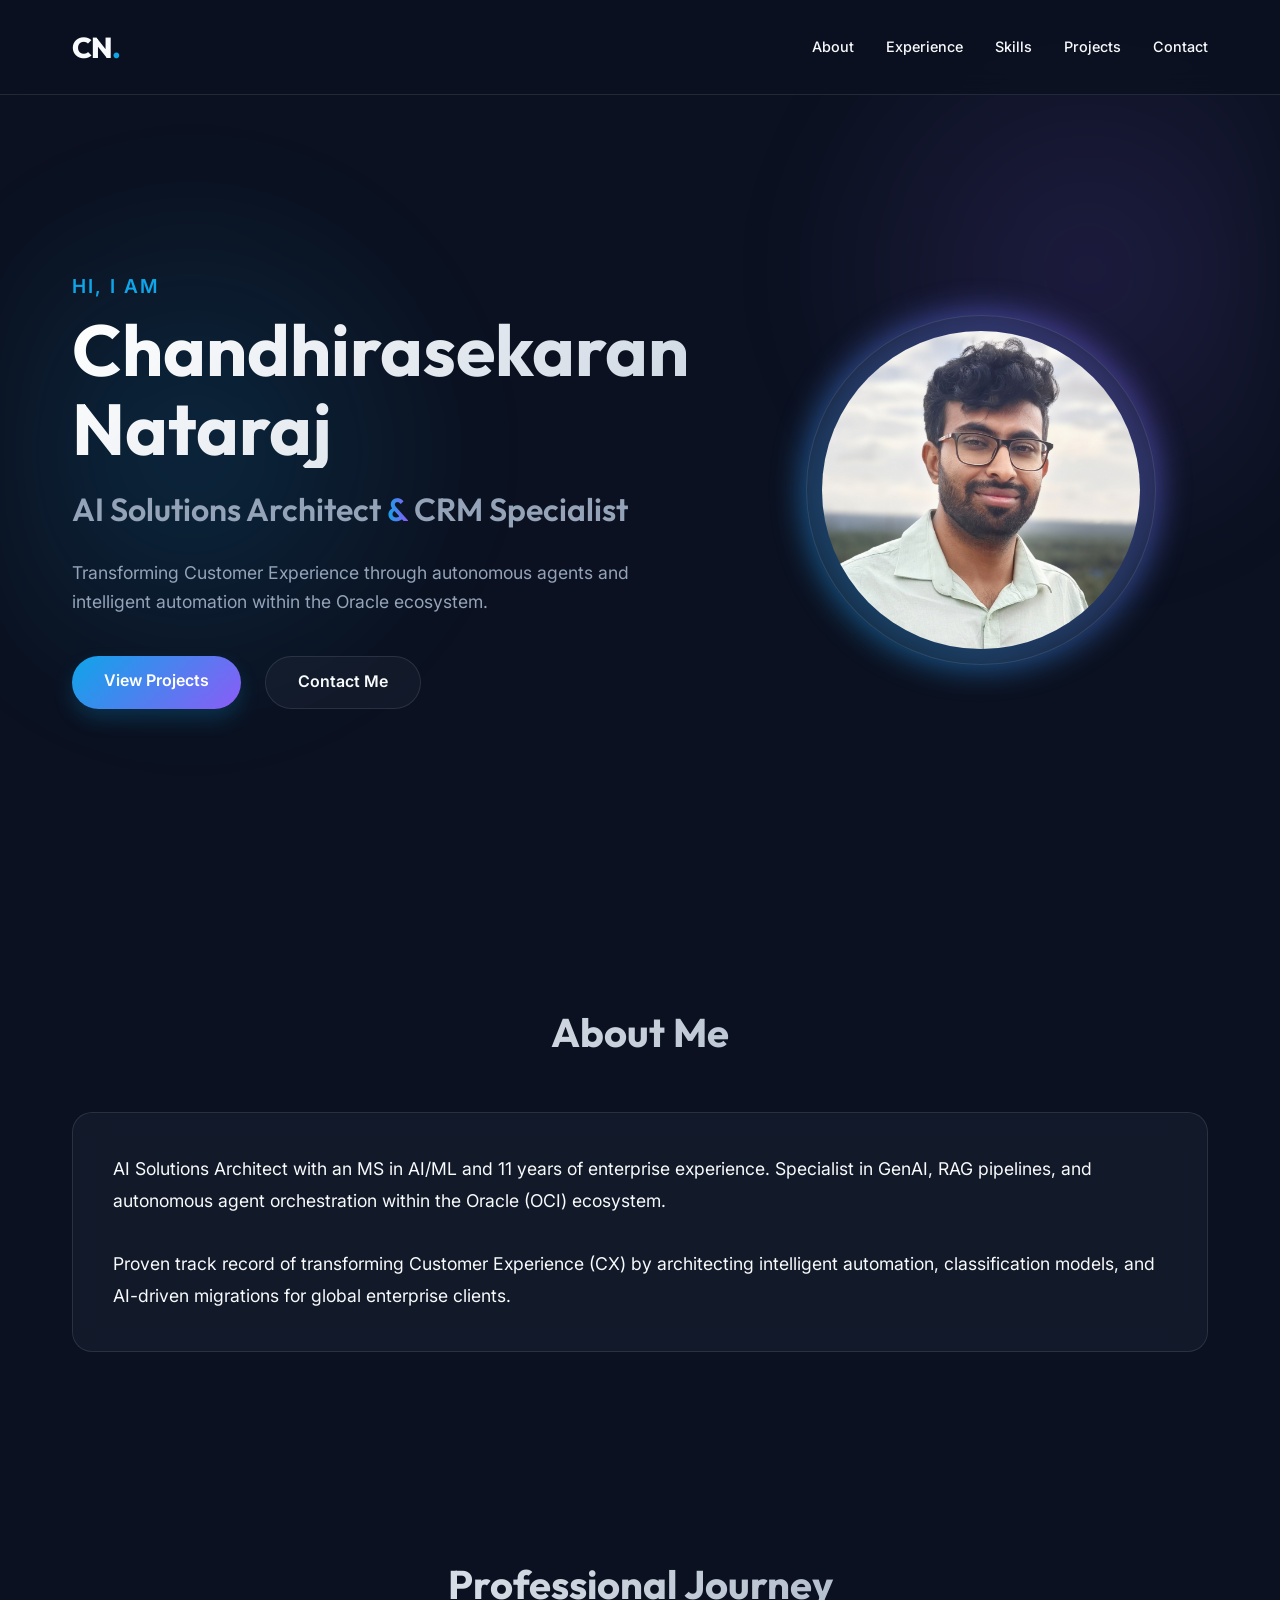
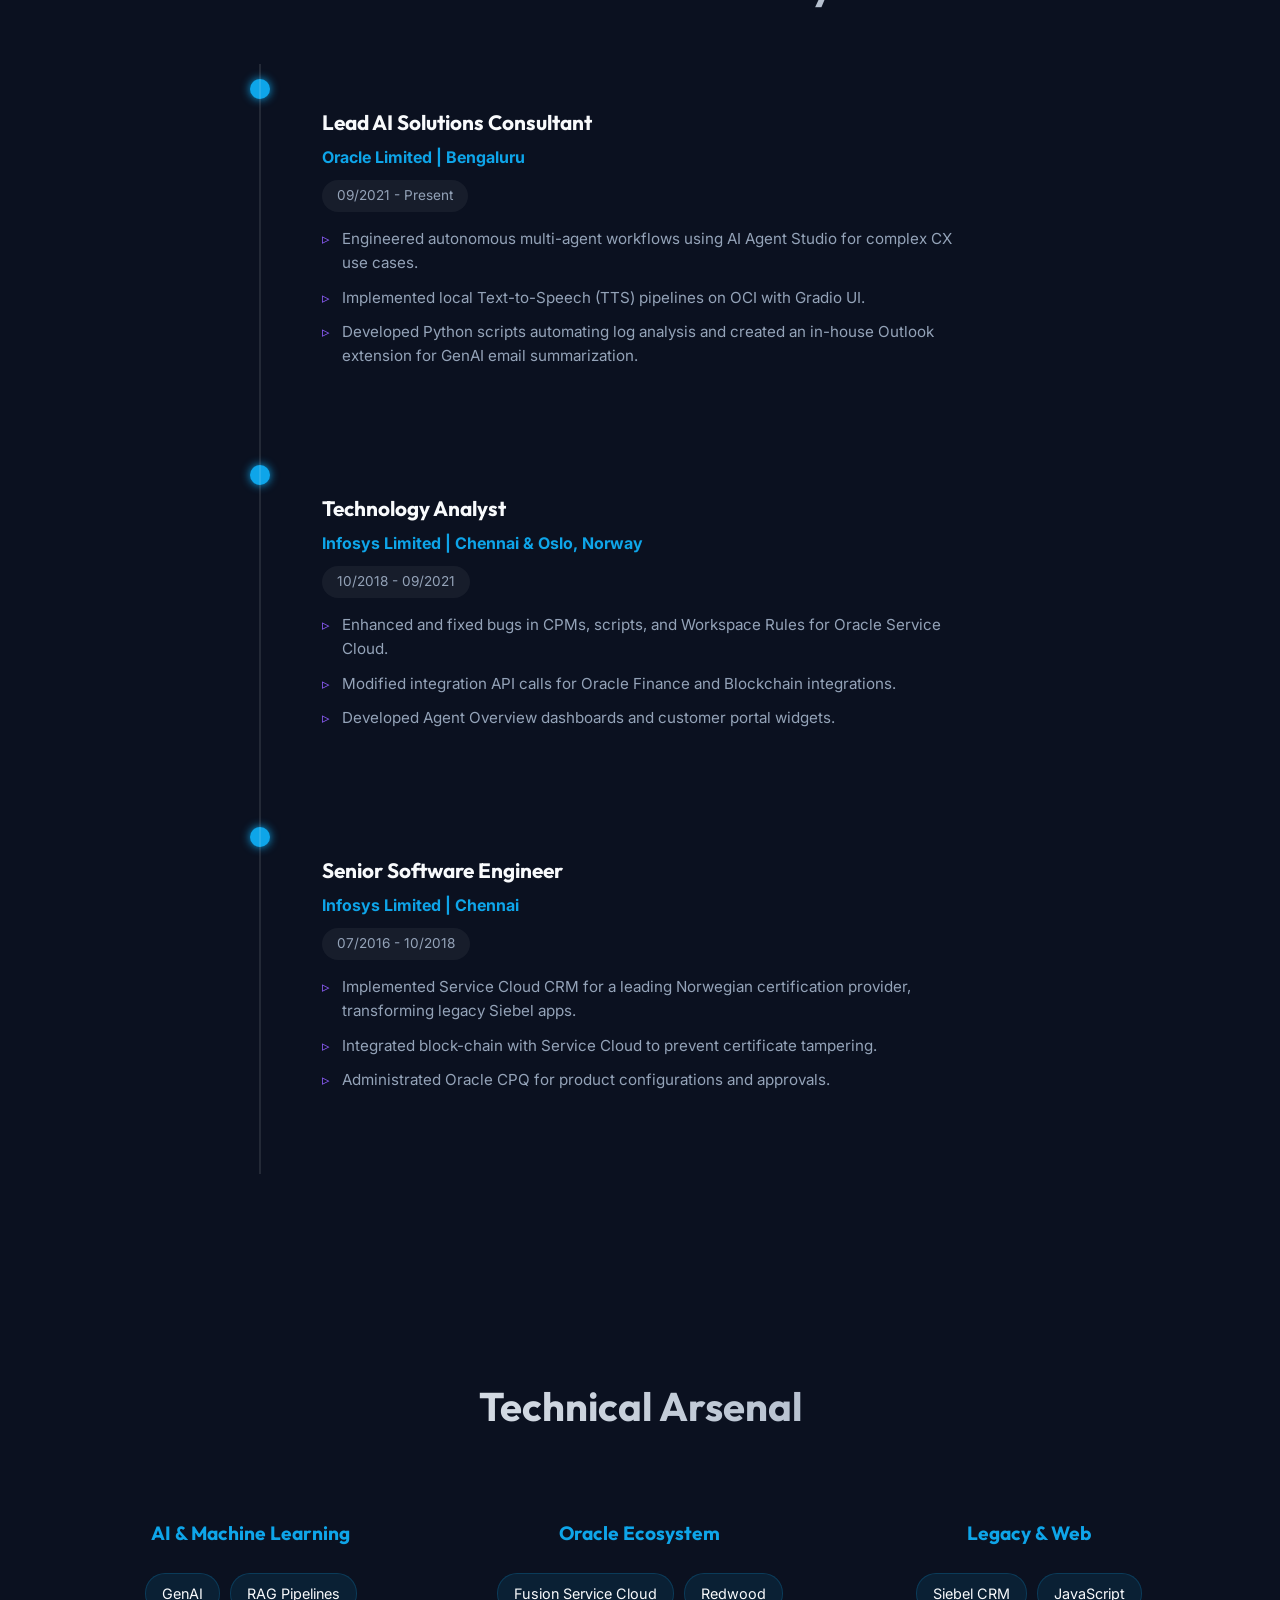
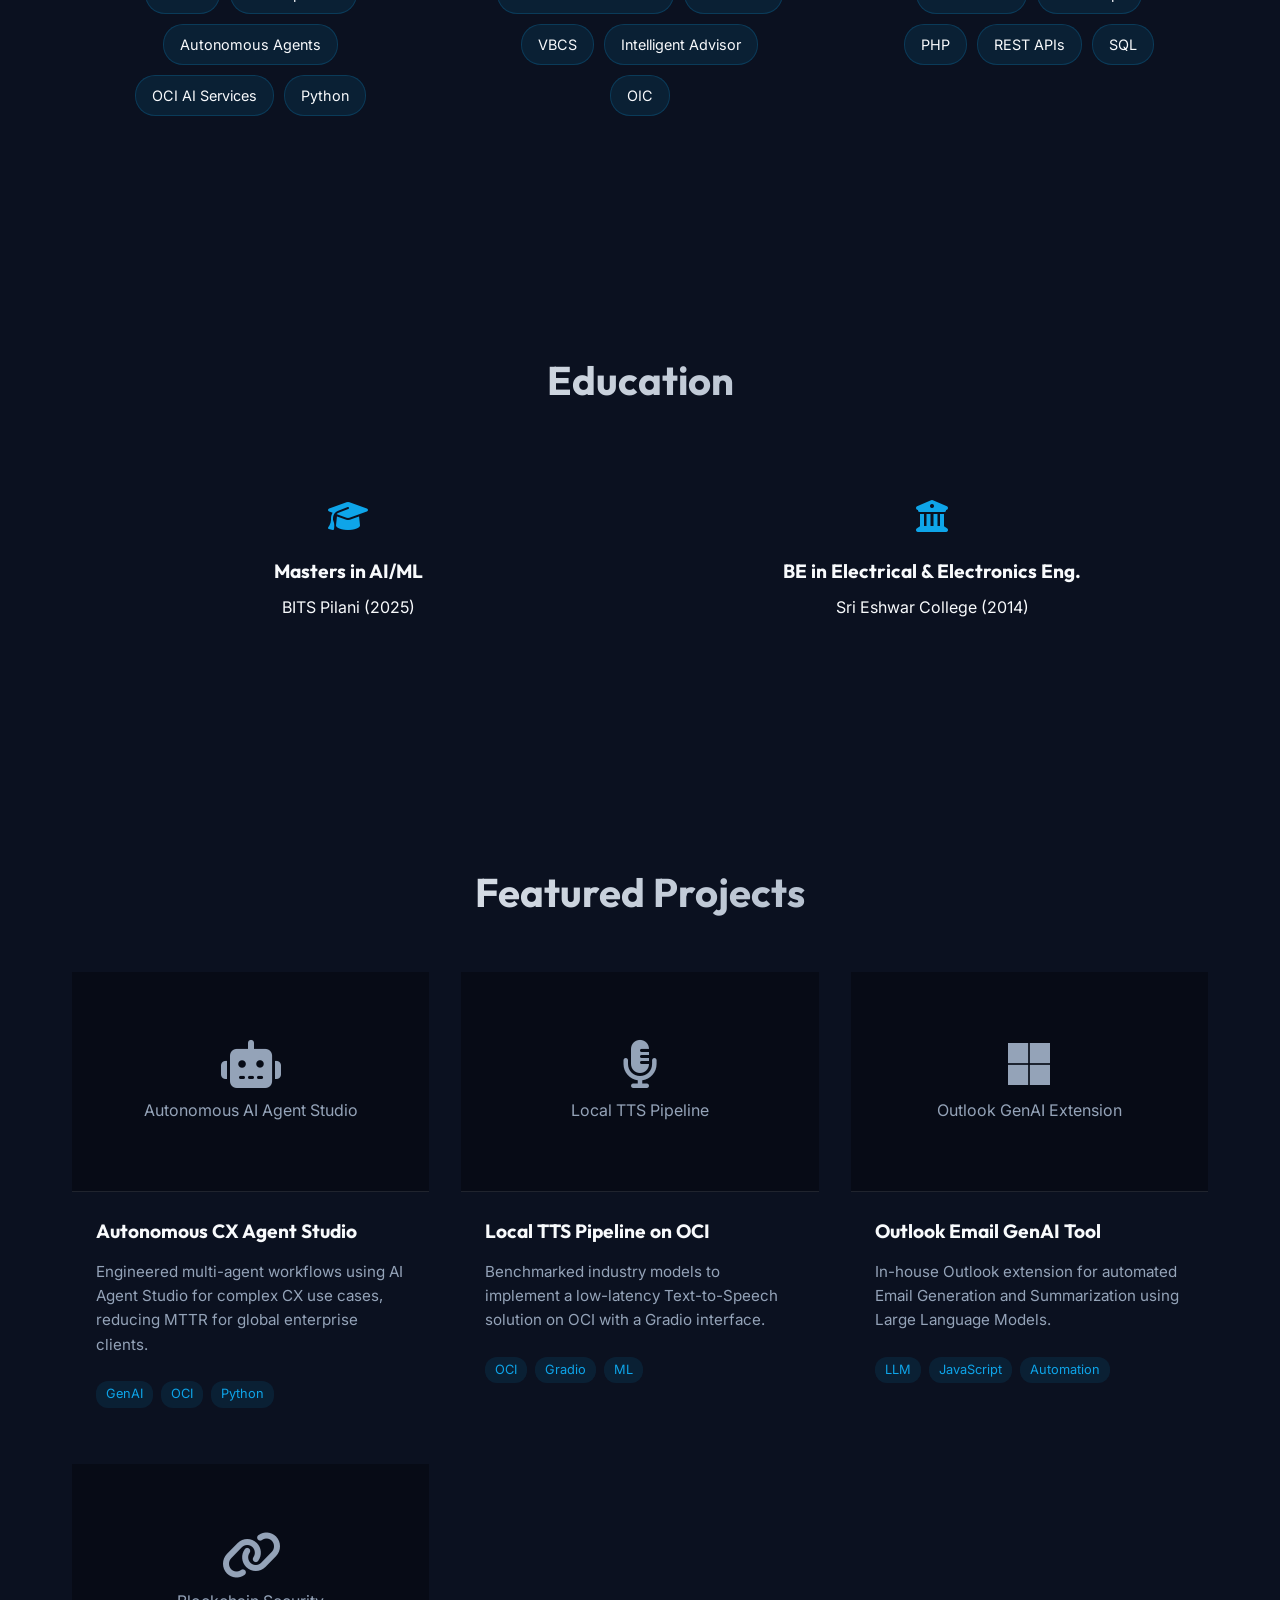
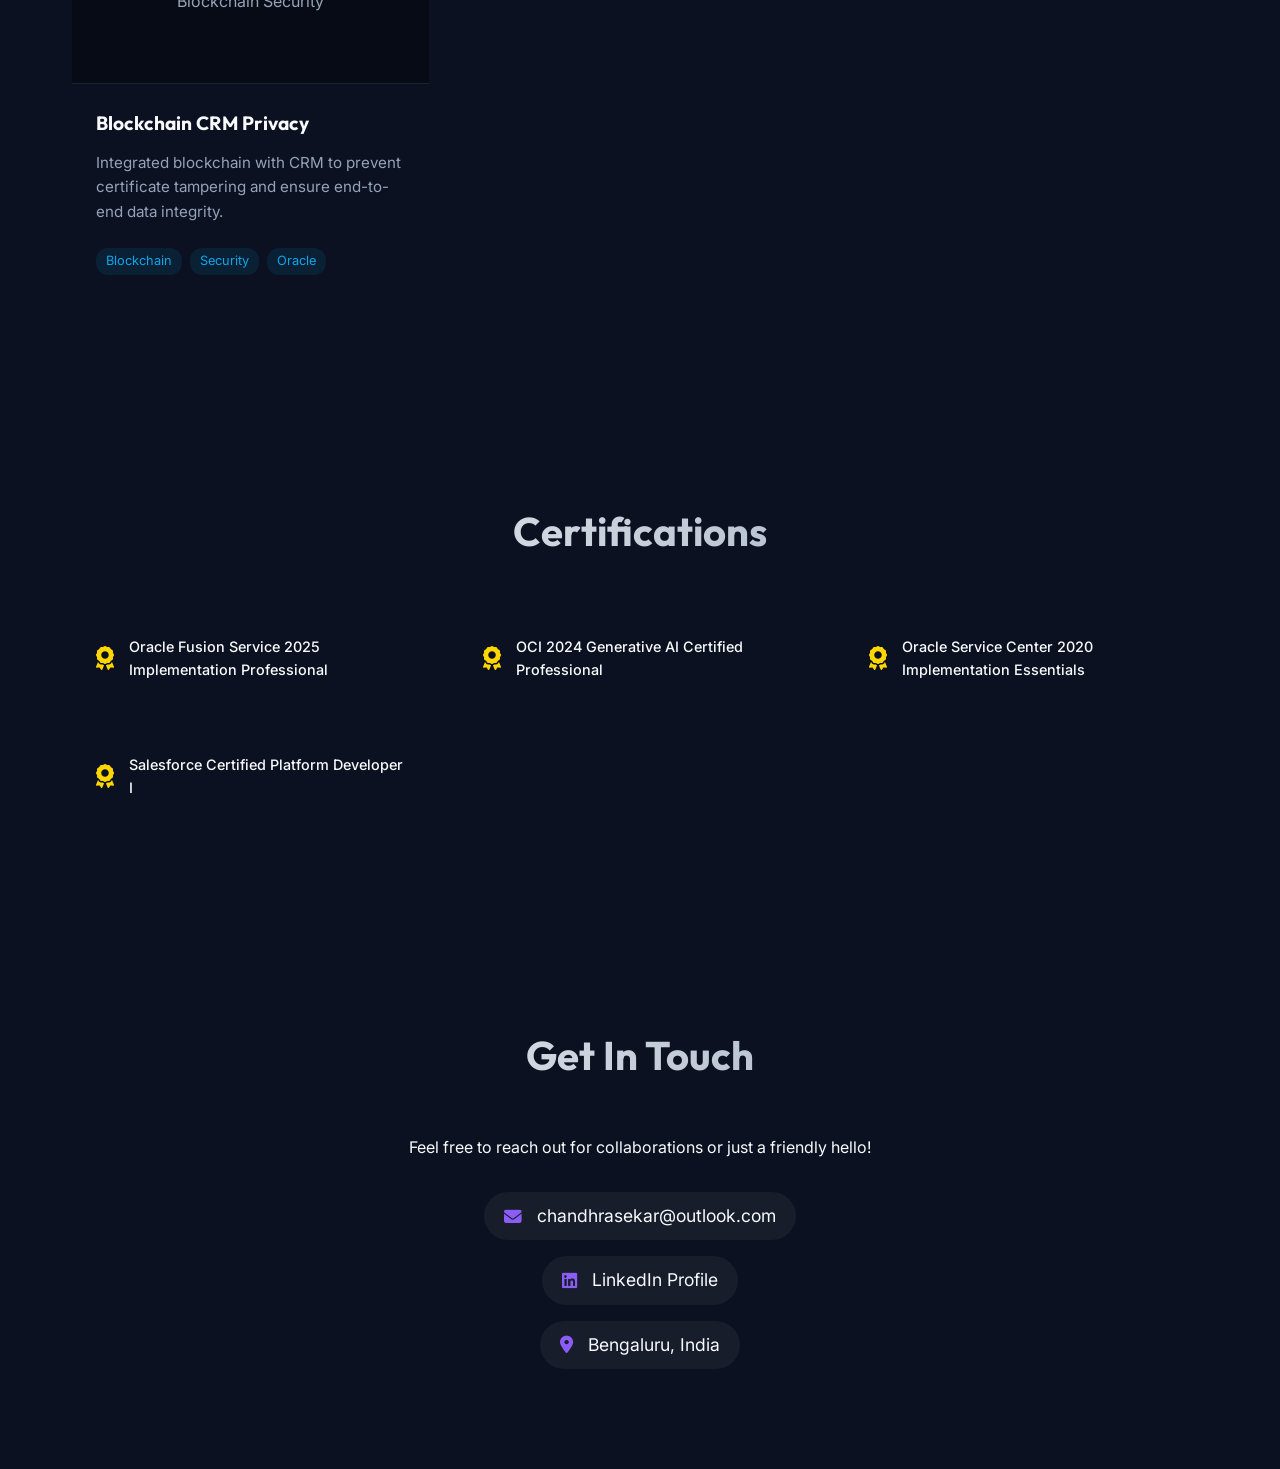
==== index.html @ bec5d8f4 "Rename home.html to index.html to fix 404" ====
<!DOCTYPE html>
<html lang="en">
<head>
    <meta charset="UTF-8">
    <meta name="viewport" content="width=device-width, initial-scale=1.0">
    <title>Chandhirasekaran Nataraj - AI Solutions Architect</title>
    <meta name="description" content="Portfolio of Chandhirasekaran Nataraj, AI Solutions Architect specializing in GenAI and OCI.">
    <link rel="stylesheet" href="style.css">
    <link href="https://fonts.googleapis.com/css2?family=Inter:wght@300;400;500;600&family=Outfit:wght@400;600;800&display=swap" rel="stylesheet">
    <link rel="stylesheet" href="https://cdnjs.cloudflare.com/ajax/libs/font-awesome/6.4.0/css/all.min.css">
    <link rel="icon" type="image/png" href="assets/favicon.png">
</head>
<body>
    <div class="bg-animated"></div>

    <nav class="navbar">
        <div class="nav-content">
            <div class="logo">CN<span>.</span></div>
            <ul class="nav-links">
                <li><a href="#about">About</a></li>
                <li><a href="#experience">Experience</a></li>
                <li><a href="#skills">Skills</a></li>
                <li><a href="#projects">Projects</a></li>
                <li><a href="#contact">Contact</a></li>
            </ul>
        </div>
    </nav>

    <main>
        <!-- Hero Section -->
        <section id="hero" class="hero">
            <div class="hero-content reveal">
                <p class="greeting">Hi, I am</p>
                <h1 class="name">Chandhirasekaran Nataraj</h1>
                <h2 class="title">AI Solutions Architect <span class="accent-text">&</span> CRM Specialist </h2>
                <p class="summary">Transforming Customer Experience through autonomous agents and intelligent automation within the Oracle ecosystem.</p>
                <div class="cta-group">
                    <a href="#projects" class="btn btn-primary">View Projects</a>
                    <a href="#contact" class="btn btn-secondary">Contact Me</a>
                </div>
            </div>
            <div class="hero-image-container reveal-delay">
                <div class="photo-wrapper">
                   <img src="./assets/chandhru_photo.png" alt="Chadhru Photo" class="profile-photo">
                   <div class="glow-effect"></div>
                </div>
            </div>
        </section>

        <!-- About Section -->
        <section id="about" class="about section">
            <h2 class="section-title reveal">About Me</h2>
            <div class="about-card glass reveal">
                <p>AI Solutions Architect with an MS in AI/ML and 11 years of enterprise experience. Specialist in GenAI, RAG pipelines, and autonomous agent orchestration within the Oracle (OCI) ecosystem.</p>
                <br>
                <p>Proven track record of transforming Customer Experience (CX) by architecting intelligent automation, classification models, and AI-driven migrations for global enterprise clients.</p>
            </div>
        </section>

        <!-- Experience Section -->
        <section id="experience" class="experience section">
            <h2 class="section-title reveal">Professional Journey</h2>
            <div class="timeline">
                <div class="timeline-item reveal">
                    <div class="timeline-dot"></div>
                    <div class="timeline-content glass">
                        <h3>Lead AI Solutions Consultant</h3>
                        <h4>Oracle Limited | Bengaluru</h4>
                        <span class="date">09/2021 - Present</span>
                        <ul>
                            <li>Engineered autonomous multi-agent workflows using AI Agent Studio for complex CX use cases.</li>
                            <li>Implemented local Text-to-Speech (TTS) pipelines on OCI with Gradio UI.</li>
                            <li>Developed Python scripts automating log analysis and created an in-house Outlook extension for GenAI email summarization.</li>
                        </ul>
                    </div>
                </div>

                <div class="timeline-item reveal">
                    <div class="timeline-dot"></div>
                    <div class="timeline-content glass">
                        <h3>Technology Analyst</h3>
                        <h4>Infosys Limited | Chennai & Oslo, Norway</h4>
                        <span class="date">10/2018 - 09/2021</span>
                        <ul>
                            <li>Enhanced and fixed bugs in CPMs, scripts, and Workspace Rules for Oracle Service Cloud.</li>
                            <li>Modified integration API calls for Oracle Finance and Blockchain integrations.</li>
                            <li>Developed Agent Overview dashboards and customer portal widgets.</li>
                        </ul>
                    </div>
                </div>

                <div class="timeline-item reveal">
                    <div class="timeline-dot"></div>
                    <div class="timeline-content glass">
                        <h3>Senior Software Engineer</h3>
                        <h4>Infosys Limited | Chennai</h4>
                        <span class="date">07/2016 - 10/2018</span>
                        <ul>
                            <li>Implemented Service Cloud CRM for a leading Norwegian certification provider, transforming legacy Siebel apps.</li>
                            <li>Integrated block-chain with Service Cloud to prevent certificate tampering.</li>
                            <li>Administrated Oracle CPQ for product configurations and approvals.</li>
                        </ul>
                    </div>
                </div>
            </div>
        </section>

        <!-- Skills Section -->
        <section id="skills" class="skills section">
            <h2 class="section-title reveal">Technical Arsenal</h2>
            <div class="skills-grid">
                <div class="skill-category glass reveal">
                    <h3>AI & Machine Learning</h3>
                    <div class="skill-tags">
                        <span>GenAI</span><span>RAG Pipelines</span><span>Autonomous Agents</span><span>OCI AI Services</span><span>Python</span>
                    </div>
                </div>
                <div class="skill-category glass reveal-delay">
                    <h3>Oracle Ecosystem</h3>
                    <div class="skill-tags">
                        <span>Fusion Service Cloud</span><span>Redwood</span><span>VBCS</span><span>Intelligent Advisor</span><span>OIC</span>
                    </div>
                </div>
                <div class="skill-category glass reveal">
                    <h3>Legacy & Web</h3>
                    <div class="skill-tags">
                        <span>Siebel CRM</span><span>JavaScript</span><span>PHP</span><span>REST APIs</span><span>SQL</span>
                    </div>
                </div>
            </div>
        </section>

        <!-- Education Section -->
        <section id="education" class="education section">
            <h2 class="section-title reveal">Education</h2>
            <div class="education-grid">
                <div class="education-card glass reveal">
                    <i class="fa-solid fa-graduation-cap fa-2x"></i>
                    <h3>Masters in AI/ML</h3>
                    <p>BITS Pilani (2025)</p>
                </div>
                <div class="education-card glass reveal-delay">
                    <i class="fa-solid fa-university fa-2x"></i>
                    <h3>BE in Electrical & Electronics Eng.</h3>
                    <p>Sri Eshwar College (2014)</p>
                </div>
            </div>
        </section>

        <!-- Projects Section -->
        <section id="projects" class="projects section">
            <h2 class="section-title reveal">Featured Projects</h2>
            <div class="projects-grid">
                <div class="project-card glass reveal">
                    <div class="project-media">
                        <div class="media-placeholder">
                            <i class="fa-solid fa-robot fa-3x"></i>
                            <p>Autonomous AI Agent Studio</p>
                        </div>
                    </div>
                    <div class="project-info">
                        <h3>Autonomous CX Agent Studio</h3>
                        <p>Engineered multi-agent workflows using AI Agent Studio for complex CX use cases, reducing MTTR for global enterprise clients.</p>
                        <div class="project-tags">
                            <span>GenAI</span><span>OCI</span><span>Python</span>
                        </div>
                    </div>
                </div>

                <div class="project-card glass reveal-delay">
                    <div class="project-media">
                        <div class="media-placeholder">
                            <i class="fa-solid fa-microphone-lines fa-3x"></i>
                            <p>Local TTS Pipeline</p>
                        </div>
                    </div>
                    <div class="project-info">
                        <h3>Local TTS Pipeline on OCI</h3>
                        <p>Benchmarked industry models to implement a low-latency Text-to-Speech solution on OCI with a Gradio interface.</p>
                        <div class="project-tags">
                            <span>OCI</span><span>Gradio</span><span>ML</span>
                        </div>
                    </div>
                </div>

                <div class="project-card glass reveal">
                    <div class="project-media">
                        <div class="media-placeholder">
                            <i class="fa-brands fa-microsoft fa-3x"></i>
                            <p>Outlook GenAI Extension</p>
                        </div>
                    </div>
                    <div class="project-info">
                        <h3>Outlook Email GenAI Tool</h3>
                        <p>In-house Outlook extension for automated Email Generation and Summarization using Large Language Models.</p>
                        <div class="project-tags">
                            <span>LLM</span><span>JavaScript</span><span>Automation</span>
                        </div>
                    </div>
                </div>

                <div class="project-card glass reveal-delay">
                    <div class="project-media">
                        <div class="media-placeholder">
                            <i class="fa-solid fa-link fa-3x"></i>
                            <p>Blockchain Security</p>
                        </div>
                    </div>
                    <div class="project-info">
                        <h3>Blockchain CRM Privacy</h3>
                        <p>Integrated blockchain with CRM to prevent certificate tampering and ensure end-to-end data integrity.</p>
                        <div class="project-tags">
                            <span>Blockchain</span><span>Security</span><span>Oracle</span>
                        </div>
                    </div>
                </div>
            </div>
        </section>

        <!-- Certifications Section -->
        <section id="certifications" class="certifications section">
            <h2 class="section-title reveal">Certifications</h2>
            <div class="certifications-grid">
                <div class="certification-item glass reveal">
                    <i class="fa-solid fa-award"></i>
                    <p>Oracle Fusion Service 2025 Implementation Professional</p>
                </div>
                <div class="certification-item glass reveal">
                    <i class="fa-solid fa-award"></i>
                    <p>OCI 2024 Generative AI Certified Professional</p>
                </div>
                <div class="certification-item glass reveal">
                    <i class="fa-solid fa-award"></i>
                    <p>Oracle Service Center 2020 Implementation Essentials</p>
                </div>
                <div class="certification-item glass reveal-delay">
                    <i class="fa-solid fa-award"></i>
                    <p>Salesforce Certified Platform Developer I</p>
                </div>
            </div>
        </section>

        <!-- Contact Section -->
        <section id="contact" class="contact section">
            <h2 class="section-title reveal">Get In Touch</h2>
            <div class="contact-card glass reveal">
                <p>Feel free to reach out for collaborations or just a friendly hello!</p>
                <div class="contact-links">
                    <a href="mailto:chandhrasekar@outlook.com" class="contact-item">
                        <i class="fa-solid fa-envelope"></i> chandhrasekar@outlook.com
                    </a>
                    <a href="https://www.linkedin.com/in/chandhirasekaran-n/" class="contact-item" target="_blank">
                        <i class="fa-brands fa-linkedin"></i>
                        LinkedIn Profile
                    </a>
                    <div class="contact-item">
                        <i class="fa-solid fa-location-dot"></i> Bengaluru, India
                    </div>
                </div>
            </div>
            
        </section>
    </main>

    <script src="script.js"></script>
</body>
</html>
---- style.css ----
:root {
    --bg-color: #0b1120;
    --text-main: #f8fafc;
    --text-muted: #94a3b8;
    --accent-primary: #0ea5e9;
    --accent-secondary: #8b5cf6;
    --glass-bg: rgba(30, 41, 59, 0.4);
    --glass-border: rgba(255, 255, 255, 0.1);
}

* {
    margin: 0;
    padding: 0;
    box-sizing: border-box;
}

html {
    scroll-behavior: smooth;
}

body {
    background-color: var(--bg-color);
    color: var(--text-main);
    font-family: 'Inter', sans-serif;
    line-height: 1.6;
    overflow-x: hidden;
}

h1, h2, h3, .logo {
    font-family: 'Outfit', sans-serif;
}

/* Animated Background */
.bg-animated {
    position: fixed;
    top: 0;
    left: 0;
    width: 100vw;
    height: 100vh;
    z-index: -1;
    background: radial-gradient(circle at 15% 50%, rgba(14, 165, 233, 0.15), transparent 25%),
                radial-gradient(circle at 85% 30%, rgba(139, 92, 246, 0.15), transparent 25%);
    filter: blur(40px);
    animation: pulse 15s infinite alternate;
}

@keyframes pulse {
    0% { transform: scale(1); }
    100% { transform: scale(1.1); }
}

/* Navbar */
.navbar {
    position: fixed;
    top: 0;
    width: 100%;
    padding: 1.5rem 0;
    background: rgba(11, 17, 32, 0.8);
    backdrop-filter: blur(12px);
    border-bottom: 1px solid var(--glass-border);
    z-index: 1000;
}

.nav-content {
    max-width: 1200px;
    margin: 0 auto;
    display: flex;
    justify-content: space-between;
    align-items: center;
    padding: 0 2rem;
}

.logo {
    font-size: 1.8rem;
    font-weight: 800;
    letter-spacing: -1px;
}

.logo span {
    color: var(--accent-primary);
}

.nav-links {
    display: flex;
    list-style: none;
    gap: 2rem;
}

.nav-links a {
    color: var(--text-main);
    text-decoration: none;
    font-size: 0.9rem;
    font-weight: 500;
    transition: color 0.3s;
}

.nav-links a:hover {
    color: var(--accent-primary);
}

/* Main Content */
main {
    max-width: 1200px;
    margin: 0 auto;
    padding: 0 2rem;
}

.section {
    padding: 100px 0;
}

.section-title {
    font-size: 2.5rem;
    margin-bottom: 3rem;
    text-align: center;
    background: linear-gradient(to right, var(--text-main), var(--text-muted));
    -webkit-background-clip: text;
    background-clip: text;
    -webkit-text-fill-color: transparent;
}

/* Hero Section */
.hero {
    min-height: 100vh;
    display: flex;
    align-items: center;
    justify-content: space-between;
    padding-top: 80px;
    gap: 4rem;
}

.hero-content {
    flex: 1;
}

.greeting {
    color: var(--accent-primary);
    font-weight: 600;
    font-size: 1.2rem;
    margin-bottom: 0.5rem;
    letter-spacing: 2px;
    text-transform: uppercase;
}

.name {
    font-size: 4.5rem;
    line-height: 1.1;
    margin-bottom: 1rem;
    background: linear-gradient(135deg, #fff 0%, #cbd5e1 100%);
    -webkit-background-clip: text;
    background-clip: text;
    -webkit-text-fill-color: transparent;
}

.title {
    font-size: 2rem;
    color: var(--text-muted);
    margin-bottom: 1.5rem;
    font-weight: 600;
}

.accent-text {
    background: linear-gradient(to right, var(--accent-primary), var(--accent-secondary));
    -webkit-background-clip: text;
    background-clip: text;
    -webkit-text-fill-color: transparent;
}

.summary {
    font-size: 1.1rem;
    color: var(--text-muted);
    max-width: 600px;
    margin-bottom: 2.5rem;
}

.cta-group {
    display: flex;
    gap: 1.5rem;
}

.btn {
    padding: 0.8rem 2rem;
    border-radius: 30px;
    font-weight: 600;
    text-decoration: none;
    transition: all 0.3s;
}

.btn-primary {
    background: linear-gradient(135deg, var(--accent-primary), var(--accent-secondary));
    color: white;
    box-shadow: 0 10px 20px rgba(14, 165, 233, 0.2);
}

.btn-primary:hover {
    transform: translateY(-3px);
    box-shadow: 0 15px 30px rgba(14, 165, 233, 0.3);
}

.btn-secondary {
    background: var(--glass-bg);
    color: var(--text-main);
    border: 1px solid var(--glass-border);
}

.btn-secondary:hover {
    background: rgba(255, 255, 255, 0.1);
    transform: translateY(-3px);
}

/* Hero Image */
.hero-image-container {
    flex: 1;
    display: flex;
    justify-content: center;
    position: relative;
}

.photo-wrapper {
    position: relative;
    width: 350px;
    height: 350px;
    border-radius: 50%;
    display: flex;
    align-items: center;
    justify-content: center;
    z-index: 1;
}

.profile-photo {
    width: 100%;
    height: 100%;
    object-fit: cover;
    border-radius: 50%;
    border: 1px solid var(--glass-border);
    background: var(--glass-bg);
    backdrop-filter: blur(10px);
    z-index: 2;
    padding: 15px;
}

.glow-effect {
    position: absolute;
    top: -5px;
    left: -5px;
    right: -5px;
    bottom: -5px;
    border-radius: 50%;
    background: linear-gradient(45deg, var(--accent-primary), var(--accent-secondary));
    z-index: 0;
    filter: blur(15px);
    opacity: 0.5;
    animation: rotate 10s linear infinite;
}

@keyframes rotate {
    0% { transform: rotate(0deg); }
    100% { transform: rotate(360deg); }
}


/* Glass Card for About */
.about-card {
    background: var(--glass-bg);
    border: 1px solid var(--glass-border);
    border-radius: 20px;
    padding: 2.5rem;
    backdrop-filter: blur(12px);
    font-size: 1.1rem;
    line-height: 1.8;
}

/* Reveal Animations */
.reveal {
    opacity: 0;
    transform: translateY(30px);
    transition: all 0.8s ease-out;
}

.reveal.active {
    opacity: 1;
    transform: translateY(0);
}

.reveal-delay {
    opacity: 0;
    transform: translateY(30px);
    transition: all 0.8s ease-out 0.3s;
}

.reveal-delay.active {
    opacity: 1;
    transform: translateY(0);
}

@media (max-width: 900px) {
    .hero {
        flex-direction: column;
        text-align: center;
        padding-top: 120px;
    }
    .name { font-size: 3rem; }
    .title { font-size: 1.5rem; }
    .summary { margin: 0 auto 2rem; }
    .cta-group { justify-content: center; }
    .nav-links { display: none; }
}

/* Timeline */
.timeline {
    position: relative;
    max-width: 800px;
    margin: 0 auto;
}

.timeline::after {
    content: '';
    position: absolute;
    width: 2px;
    background: var(--glass-border);
    top: 0;
    bottom: 0;
    left: 20px;
    margin-left: -1px;
}

.timeline-item {
    padding: 10px 40px 40px 50px;
    position: relative;
    background: inherit;
    width: 100%;
}

.timeline-dot {
    position: absolute;
    width: 20px;
    height: 20px;
    left: 10px;
    background: var(--accent-primary);
    border-radius: 50%;
    z-index: 1;
    box-shadow: 0 0 10px var(--accent-primary);
    top: 15px;
}

.timeline-content {
    padding: 2rem;
}

.timeline-content h3 {
    font-size: 1.3rem;
    color: var(--text-main);
}

.timeline-content h4 {
    font-size: 1rem;
    color: var(--accent-primary);
    margin: 5px 0 10px;
}

.timeline-content .date {
    display: inline-block;
    padding: 5px 15px;
    background: rgba(255,255,255,0.05);
    border-radius: 20px;
    font-size: 0.85rem;
    color: var(--text-muted);
    margin-bottom: 15px;
}

.timeline-content ul {
    list-style-type: none;
}

.timeline-content ul li {
    margin-bottom: 10px;
    position: relative;
    padding-left: 20px;
    color: var(--text-muted);
    font-size: 0.95rem;
}

.timeline-content ul li::before {
    content: '▹';
    position: absolute;
    left: 0;
    color: var(--accent-secondary);
}

/* Skills */
.skills-grid {
    display: grid;
    grid-template-columns: repeat(auto-fit, minmax(300px, 1fr));
    gap: 2rem;
}

.skill-category {
    padding: 2rem;
}

.skill-category h3 {
    font-size: 1.2rem;
    margin-bottom: 1.5rem;
    color: var(--accent-primary);
    text-align: center;
}

.skill-tags {
    display: flex;
    flex-wrap: wrap;
    gap: 10px;
    justify-content: center;
}

.skill-tags span {
    background: rgba(14, 165, 233, 0.1);
    border: 1px solid rgba(14, 165, 233, 0.2);
    padding: 0.5rem 1rem;
    border-radius: 20px;
    font-size: 0.9rem;
    color: var(--text-main);
    transition: all 0.3s;
    cursor: default;
}

.skill-tags span:hover {
    background: rgba(14, 165, 233, 0.2);
    border-color: var(--accent-primary);
    transform: translateY(-2px);
    box-shadow: 0 5px 15px rgba(14, 165, 233, 0.2);
}

/* Projects */
.projects-grid {
    display: grid;
    grid-template-columns: repeat(auto-fit, minmax(350px, 1fr));
    gap: 2rem;
}

.project-card {
    overflow: hidden;
    padding: 0;
    transition: transform 0.3s;
}

.project-card:hover {
    transform: translateY(-10px);
}

.project-media {
    width: 100%;
    height: 220px;
    background: rgba(0,0,0,0.3);
    border-bottom: 1px solid var(--glass-border);
}

.media-placeholder {
    width: 100%;
    height: 100%;
    display: flex;
    flex-direction: column;
    align-items: center;
    justify-content: center;
    color: var(--text-muted);
}

.media-placeholder i {
    margin-bottom: 10px;
}

.project-info {
    padding: 1.5rem;
}

.project-info h3 {
    font-size: 1.2rem;
    margin-bottom: 0.8rem;
    color: var(--text-main);
}

.project-info p {
    color: var(--text-muted);
    font-size: 0.95rem;
    margin-bottom: 1.5rem;
}

.project-tags {
    display: flex;
    flex-wrap: wrap;
    gap: 8px;
}

.project-tags span {
    font-size: 0.8rem;
    color: var(--accent-primary);
    background: rgba(14, 165, 233, 0.1);
    padding: 3px 10px;
    border-radius: 12px;
}

/* Contact */
.contact-card {
    max-width: 600px;
    margin: 0 auto;
    text-align: center;
}

.contact-links {
    display: flex;
    flex-direction: column;
    gap: 1rem;
    margin-top: 2rem;
    align-items: center;
}

.contact-item {
    display: flex;
    align-items: center;
    gap: 15px;
    color: var(--text-main);
    text-decoration: none;
    font-size: 1.1rem;
    padding: 10px 20px;
    border-radius: 30px;
    background: rgba(255,255,255,0.05);
    transition: background 0.3s;
    justify-content: center;
}

.contact-item:hover {
    background: rgba(255,255,255,0.1);
}

.contact-item i {
    color: var(--accent-secondary);
}

/* Education */
.education-grid {
    display: grid;
    grid-template-columns: repeat(auto-fit, minmax(300px, 1fr));
    gap: 2rem;
}

.education-card {
    text-align: center;
    padding: 2.5rem;
}

.education-card i {
    color: var(--accent-primary);
    margin-bottom: 1.5rem;
}

.education-card h3 {
    margin-bottom: 0.5rem;
    font-size: 1.2rem;
}

/* Certifications */
.certifications-grid {
    display: grid;
    grid-template-columns: repeat(auto-fit, minmax(280px, 1fr));
    gap: 1.5rem;
}

.certification-item {
    display: flex;
    align-items: center;
    gap: 15px;
    padding: 1.5rem;
    transition: transform 0.3s;
}

.certification-item:hover {
    transform: scale(1.02);
}

.certification-item i {
    color: #ffd700;
    font-size: 1.5rem;
}

.certification-item p {
    font-size: 0.9rem;
    font-weight: 500;
}

.footer {
    text-align: center;
    padding-top: 4rem;
    padding-bottom: 2rem;
    color: var(--text-muted);
    font-size: 0.9rem;
}
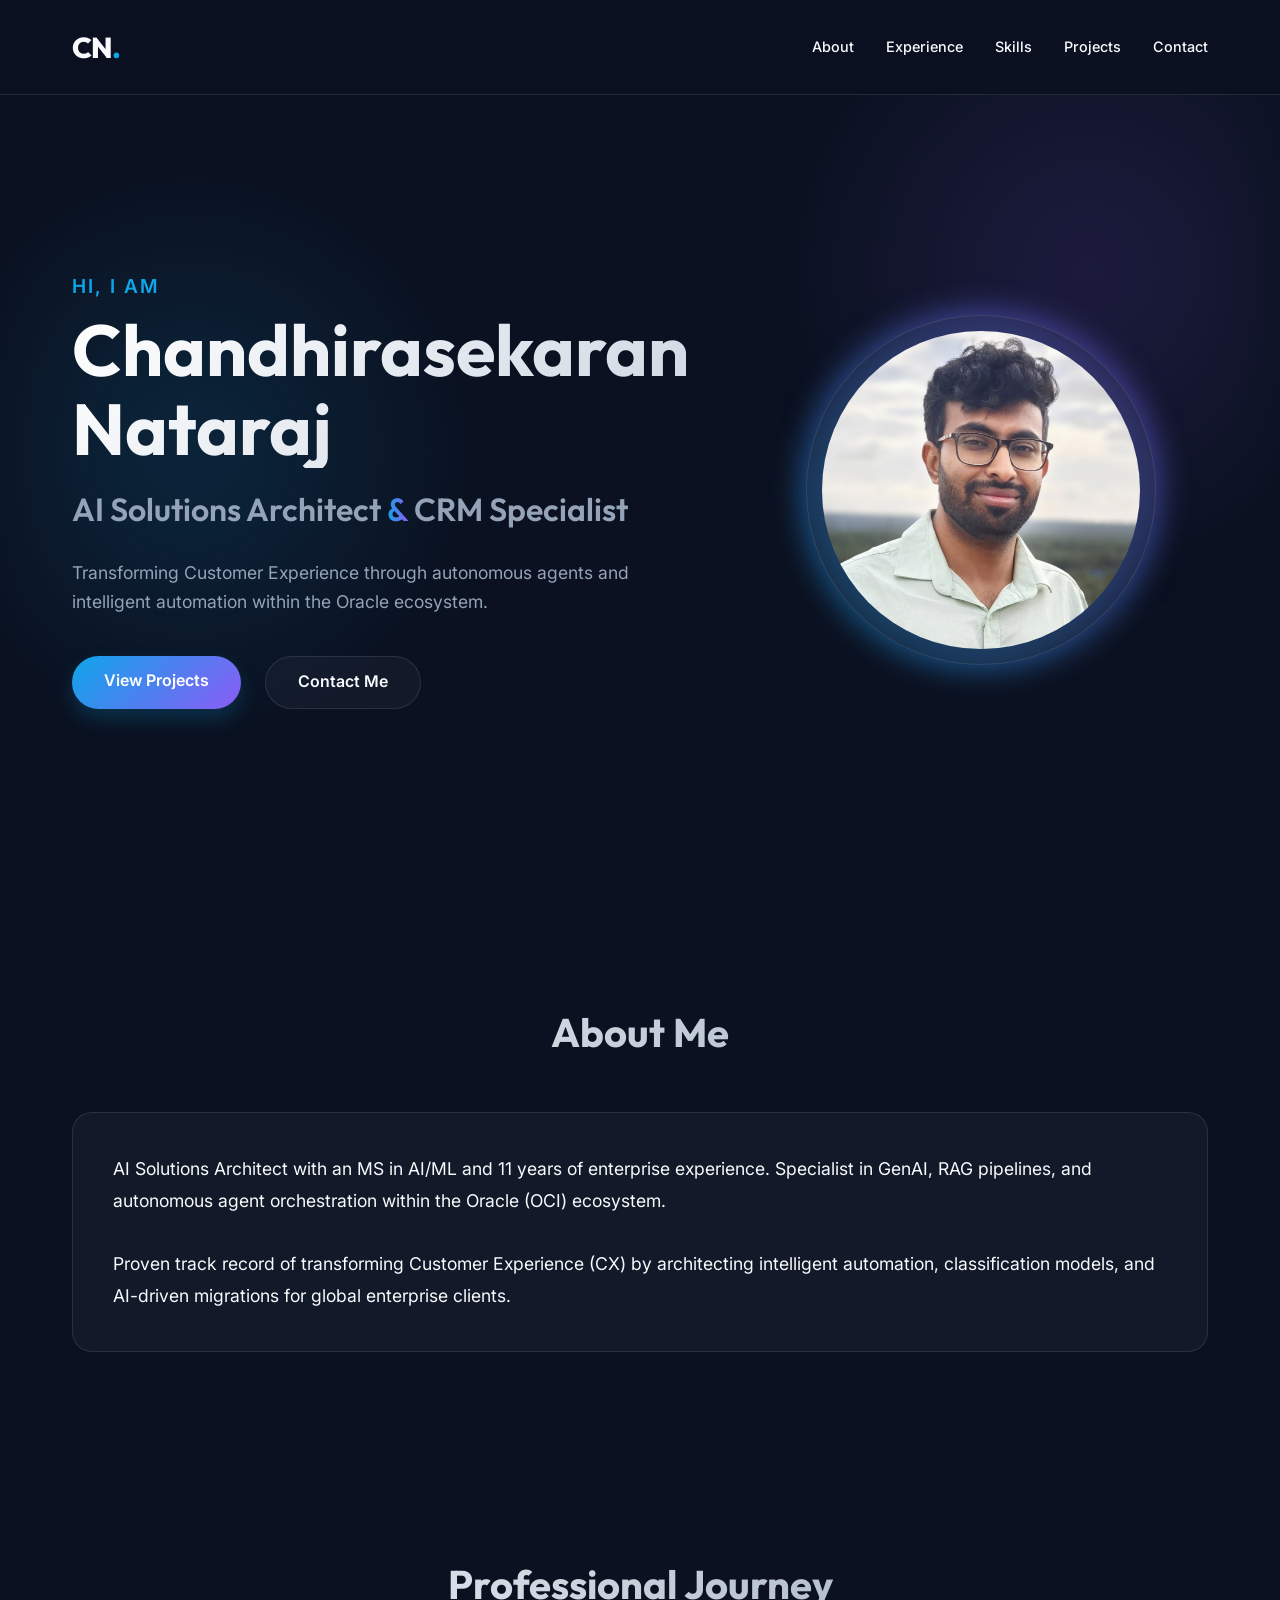
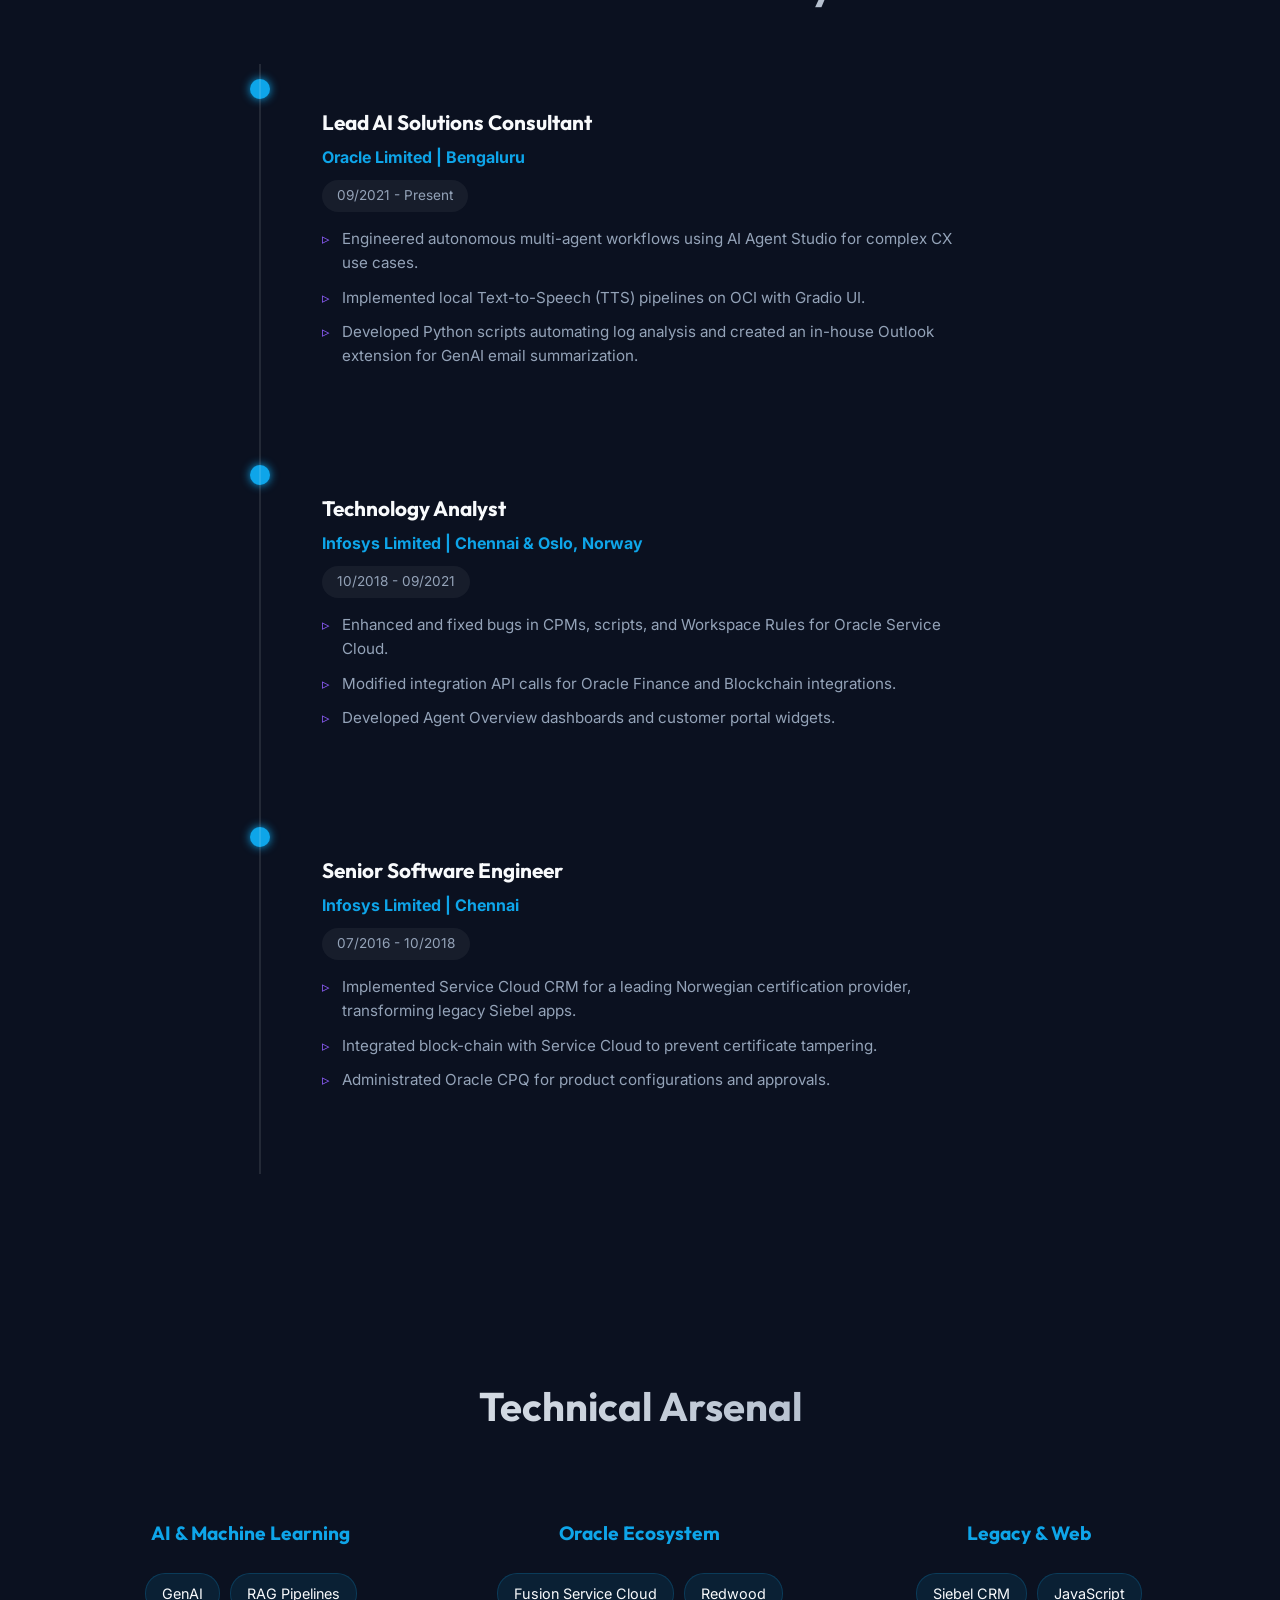
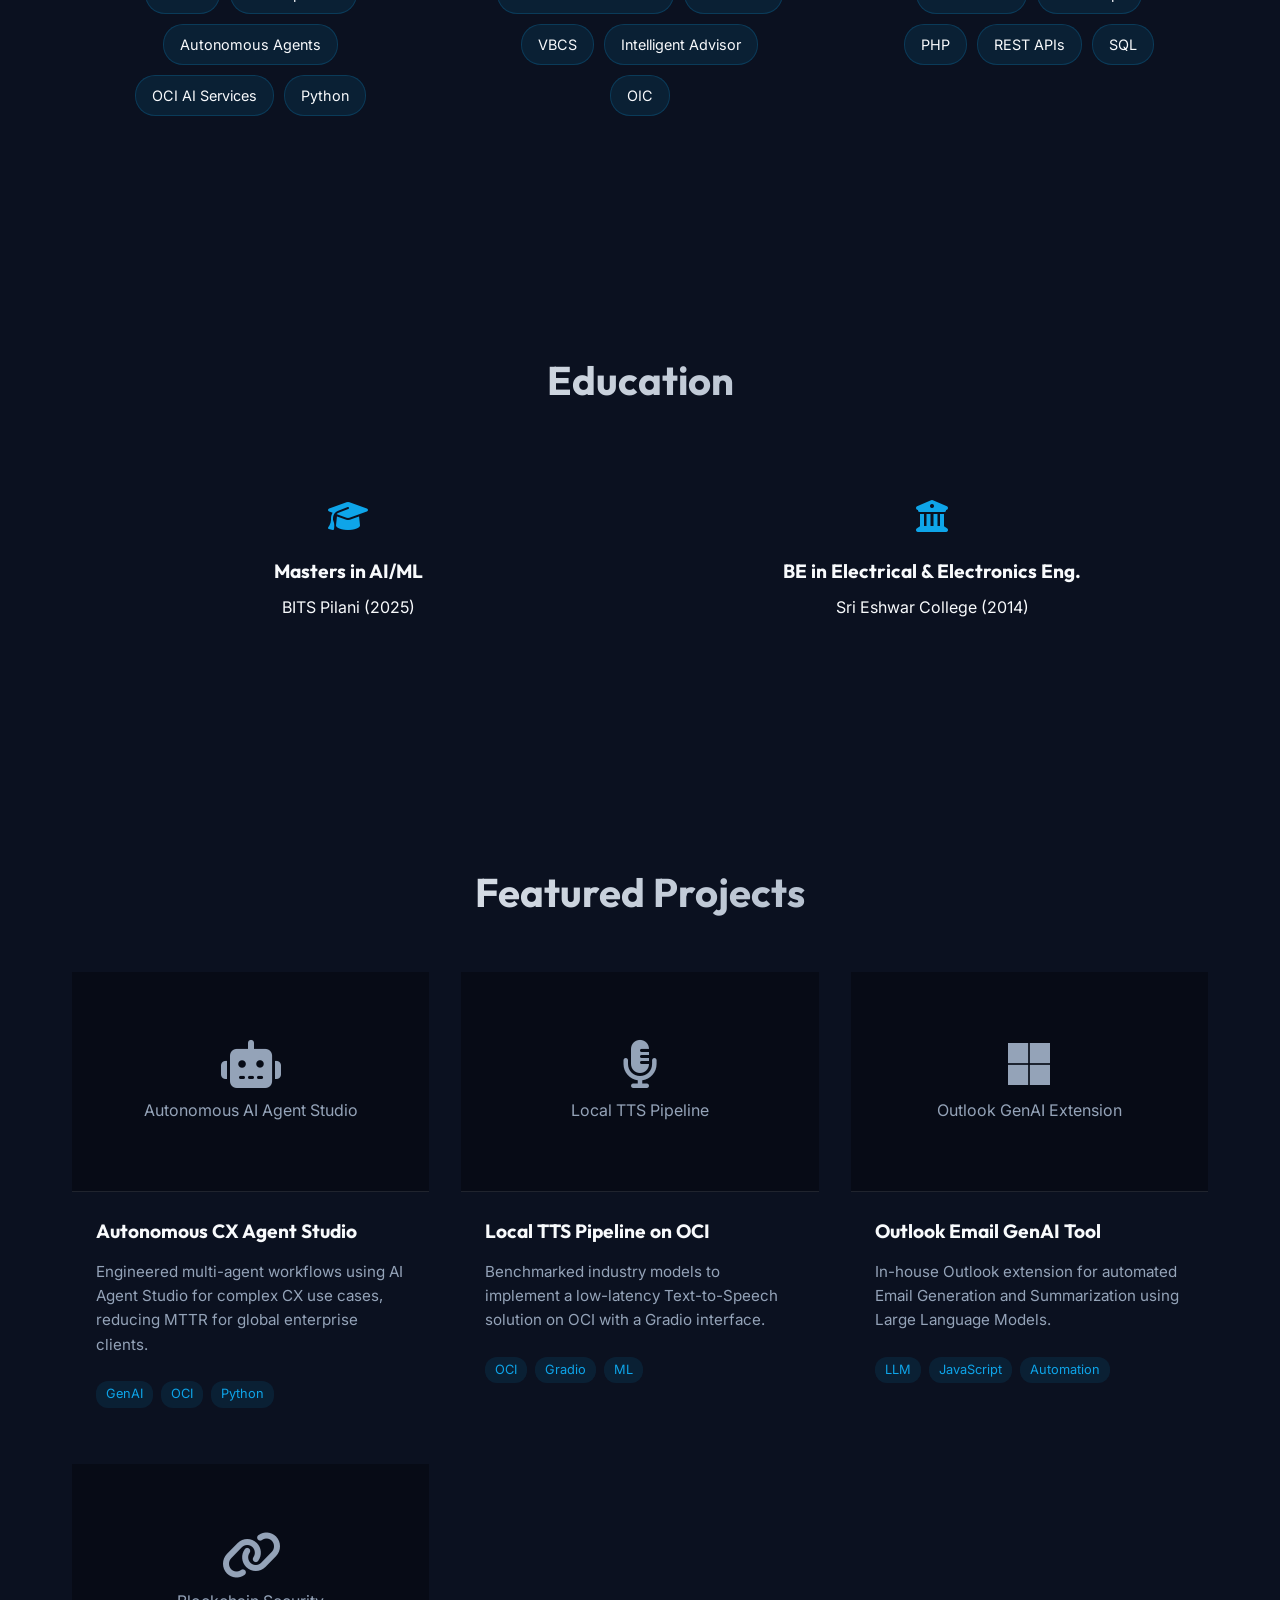
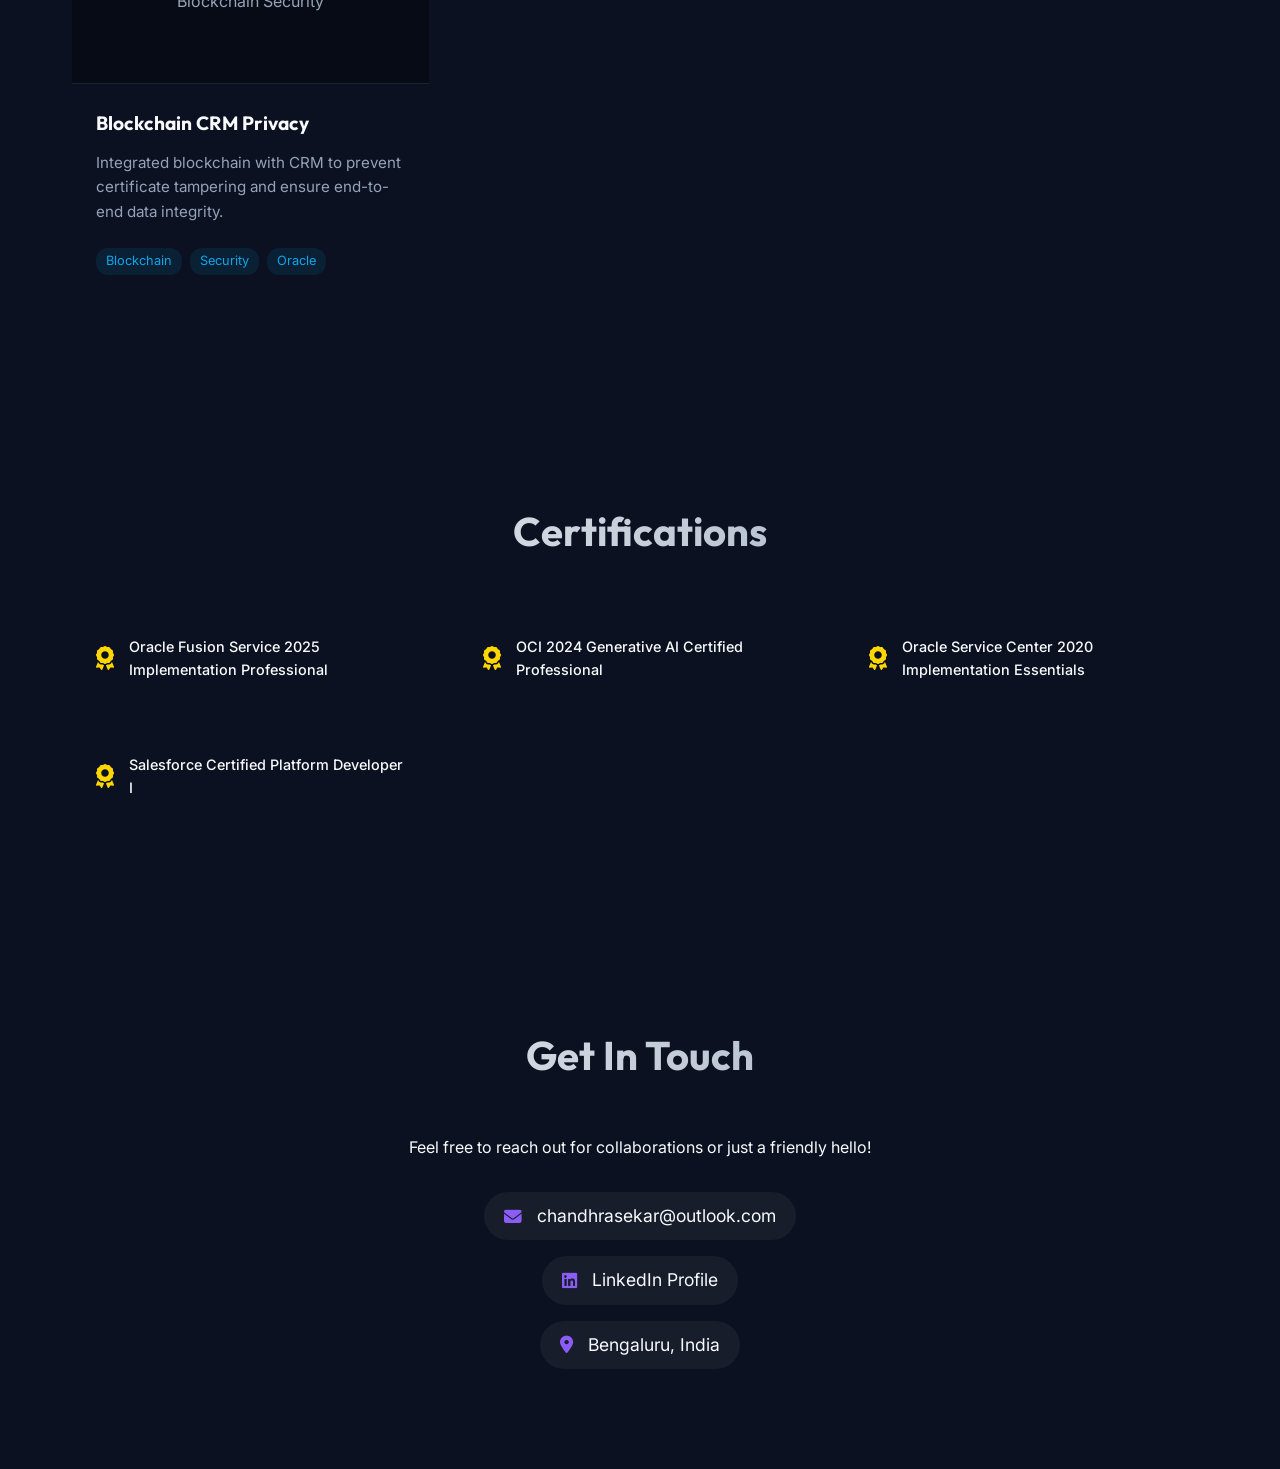
==== commit 17d649ef: "Optimize asset loading performance" ====
--- a/index.html
+++ b/index.html
@@ -6,8 +6,10 @@
     <title>Chandhirasekaran Nataraj - AI Solutions Architect</title>
     <meta name="description" content="Portfolio of Chandhirasekaran Nataraj, AI Solutions Architect specializing in GenAI and OCI.">
     <link rel="stylesheet" href="style.css">
+    <link rel="preconnect" href="https://fonts.googleapis.com">
+    <link rel="preconnect" href="https://fonts.gstatic.com" crossorigin>
     <link href="https://fonts.googleapis.com/css2?family=Inter:wght@300;400;500;600&family=Outfit:wght@400;600;800&display=swap" rel="stylesheet">
-    <link rel="stylesheet" href="https://cdnjs.cloudflare.com/ajax/libs/font-awesome/6.4.0/css/all.min.css">
+    <link rel="stylesheet" href="https://cdnjs.cloudflare.com/ajax/libs/font-awesome/6.4.0/css/all.min.css" media="print" onload="this.media='all'">
     <link rel="icon" type="image/png" href="assets/favicon.png">
 </head>
 <body>
@@ -41,7 +43,7 @@
             </div>
             <div class="hero-image-container reveal-delay">
                 <div class="photo-wrapper">
-                   <img src="./assets/chandhru_photo.png" alt="Chadhru Photo" class="profile-photo">
+                   <img src="./assets/chandhru_photo.png" alt="Chadhru Photo" class="profile-photo" fetchpriority="high">
                    <div class="glow-effect"></div>
                 </div>
             </div>
--- a/style.css
+++ b/style.css
@@ -42,6 +42,7 @@
                 radial-gradient(circle at 85% 30%, rgba(139, 92, 246, 0.15), transparent 25%);
     filter: blur(40px);
     animation: pulse 15s infinite alternate;
+    will-change: transform;
 }
 
 @keyframes pulse {
